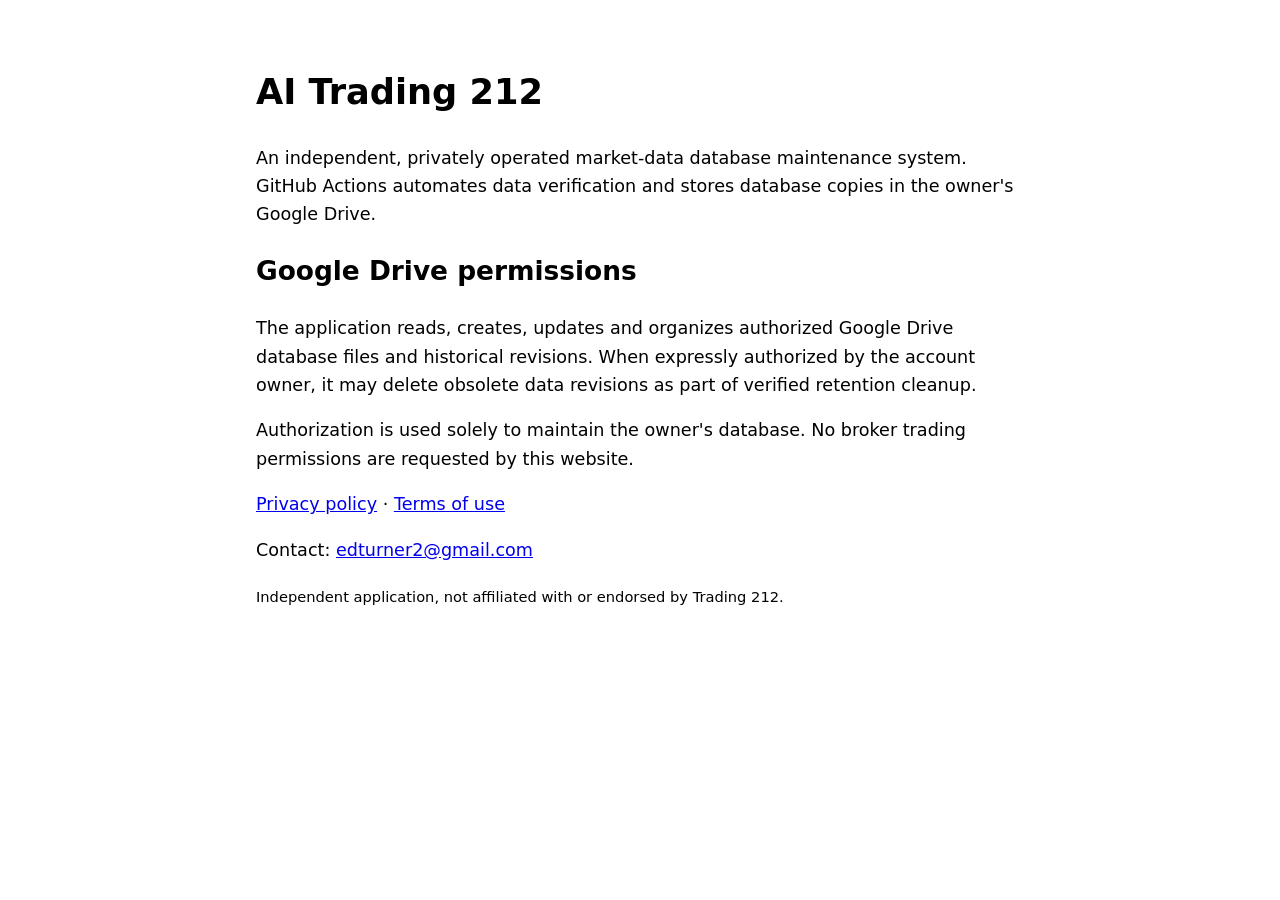
==== index.html @ 71e53e27 "Publish AI Trading 212 public OAuth informational homepage" ====
<!doctype html>
<html lang="en-GB"><head><meta charset="utf-8"><meta name="viewport" content="width=device-width,initial-scale=1">
<meta name="description" content="AI Trading 212 owner-operated market-data maintenance application.">
<title>AI Trading 212 | Database Maintenance</title></head>
<body><main style="max-width:48rem;margin:4rem auto;font:1.1rem/1.6 system-ui,sans-serif;padding:0 1rem">
<h1>AI Trading 212</h1>
<p>An independent, privately operated market-data database maintenance system. GitHub Actions automates data verification and stores database copies in the owner's Google Drive.</p>
<h2>Google Drive permissions</h2>
<p>The application reads, creates, updates and organizes authorized Google Drive database files and historical revisions. When expressly authorized by the account owner, it may delete obsolete data revisions as part of verified retention cleanup.</p>
<p>Authorization is used solely to maintain the owner's database. No broker trading permissions are requested by this website.</p>
<p><a href="/privacy/">Privacy policy</a> · <a href="/terms/">Terms of use</a></p>
<p>Contact: <a href="mailto:edturner2@gmail.com">edturner2@gmail.com</a></p>
<p><small>Independent application, not affiliated with or endorsed by Trading 212.</small></p>
</main></body></html>
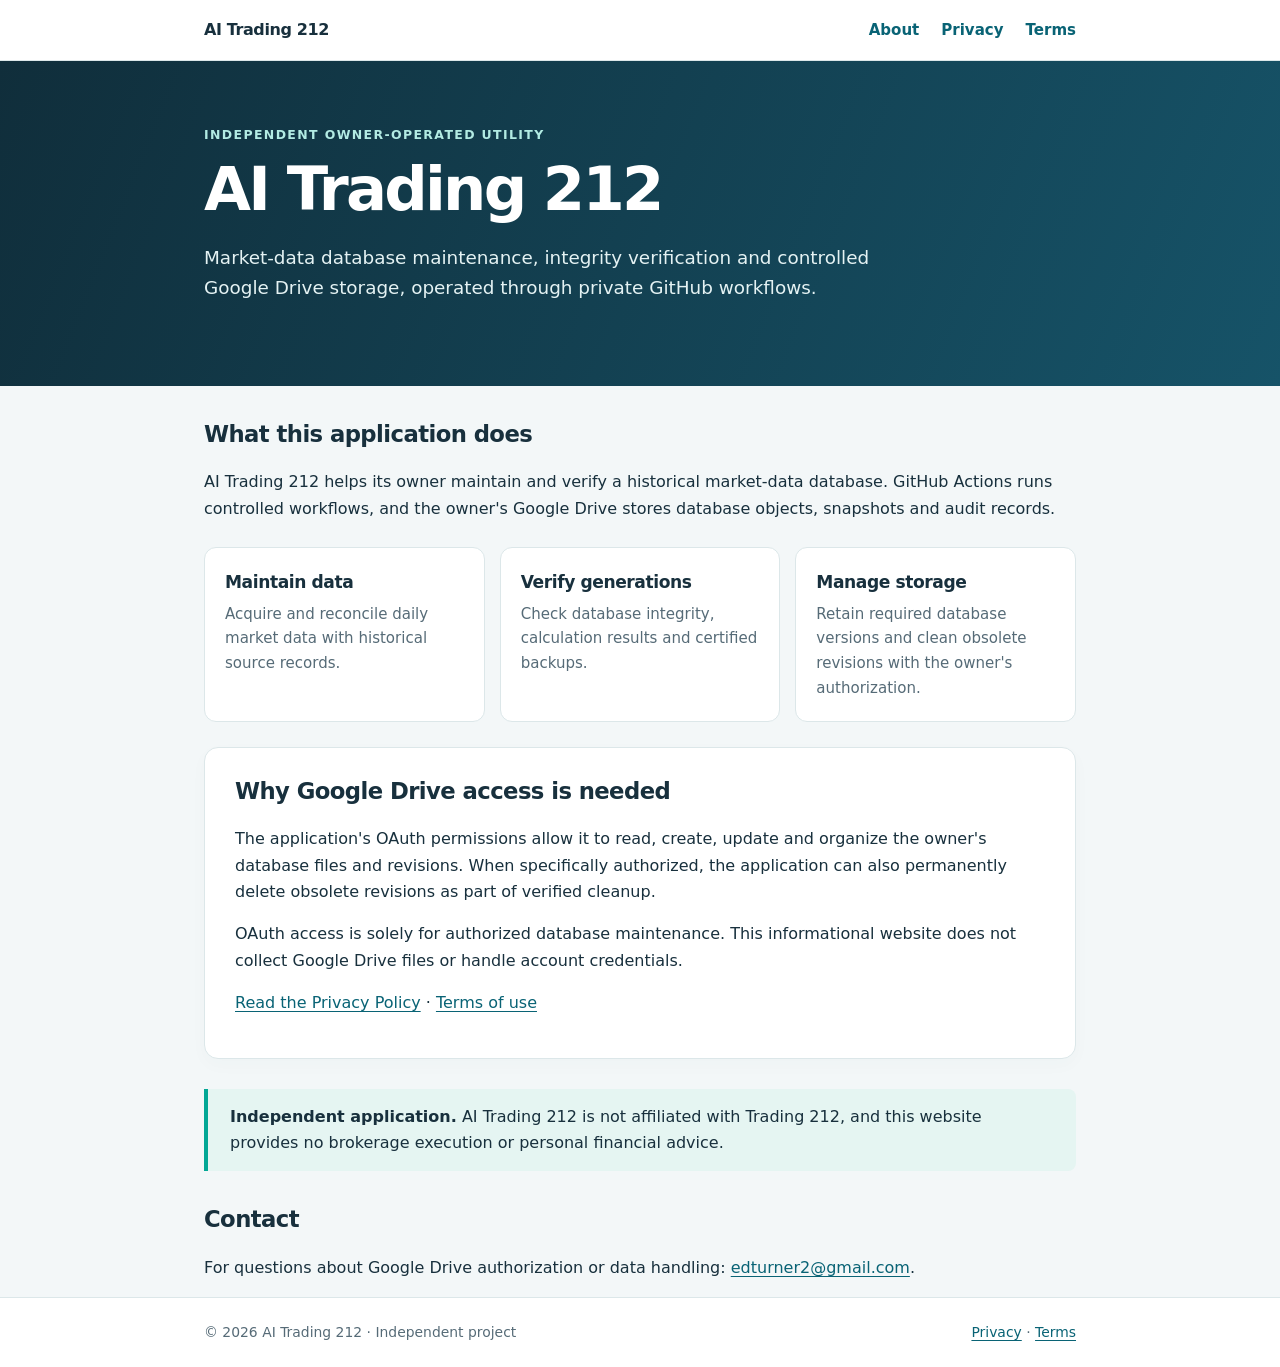
==== commit 20e9e58f: "Style OAuth homepage with privacy and terms navigation" ====
--- a/index.html
+++ b/index.html
@@ -1,14 +1,19 @@
 <!doctype html>
 <html lang="en-GB"><head><meta charset="utf-8"><meta name="viewport" content="width=device-width,initial-scale=1">
-<meta name="description" content="AI Trading 212 owner-operated market-data maintenance application.">
-<title>AI Trading 212 | Database Maintenance</title></head>
-<body><main style="max-width:48rem;margin:4rem auto;font:1.1rem/1.6 system-ui,sans-serif;padding:0 1rem">
-<h1>AI Trading 212</h1>
-<p>An independent, privately operated market-data database maintenance system. GitHub Actions automates data verification and stores database copies in the owner's Google Drive.</p>
-<h2>Google Drive permissions</h2>
-<p>The application reads, creates, updates and organizes authorized Google Drive database files and historical revisions. When expressly authorized by the account owner, it may delete obsolete data revisions as part of verified retention cleanup.</p>
-<p>Authorization is used solely to maintain the owner's database. No broker trading permissions are requested by this website.</p>
-<p><a href="/privacy/">Privacy policy</a> · <a href="/terms/">Terms of use</a></p>
-<p>Contact: <a href="mailto:edturner2@gmail.com">edturner2@gmail.com</a></p>
-<p><small>Independent application, not affiliated with or endorsed by Trading 212.</small></p>
-</main></body></html>
+<meta name="description" content="AI Trading 212: owner-operated market-data database maintenance and Google Drive OAuth integration.">
+<link rel="stylesheet" href="/assets/site.css"><title>AI Trading 212 | Market Data Maintenance</title></head>
+<body><header><div class="wrap"><a class="brand" href="/">AI Trading 212</a><nav><a href="/">About</a><a href="/privacy/">Privacy</a><a href="/terms/">Terms</a></nav></div></header>
+<section class="hero"><div class="wrap"><div class="eyebrow">Independent owner-operated utility</div><h1>AI Trading 212</h1><p>Market-data database maintenance, integrity verification and controlled Google Drive storage, operated through private GitHub workflows.</p></div></section>
+<main class="wrap"><h2>What this application does</h2>
+<p>AI Trading 212 helps its owner maintain and verify a historical market-data database. GitHub Actions runs controlled workflows, and the owner's Google Drive stores database objects, snapshots and audit records.</p>
+<div class="grid">
+<article><h2>Maintain data</h2><p>Acquire and reconcile daily market data with historical source records.</p></article>
+<article><h2>Verify generations</h2><p>Check database integrity, calculation results and certified backups.</p></article>
+<article><h2>Manage storage</h2><p>Retain required database versions and clean obsolete revisions with the owner's authorization.</p></article></div>
+<section class="panel"><h2>Why Google Drive access is needed</h2>
+<p>The application's OAuth permissions allow it to read, create, update and organize the owner's database files and revisions. When specifically authorized, the application can also permanently delete obsolete revisions as part of verified cleanup.</p>
+<p>OAuth access is solely for authorized database maintenance. This informational website does not collect Google Drive files or handle account credentials.</p>
+<p><a href="/privacy/">Read the Privacy Policy</a> · <a href="/terms/">Terms of use</a></p></section>
+<div class="callout"><strong>Independent application.</strong> AI Trading 212 is not affiliated with Trading 212, and this website provides no brokerage execution or personal financial advice.</div>
+<h2>Contact</h2><p>For questions about Google Drive authorization or data handling: <a href="mailto:edturner2@gmail.com">edturner2@gmail.com</a>.</p></main>
+<footer><div class="wrap"><span>© 2026 AI Trading 212 · Independent project</span><span><a href="/privacy/">Privacy</a> · <a href="/terms/">Terms</a></span></div></footer></body></html>
--- a/assets/site.css
+++ b/assets/site.css
@@ -0,0 +1,20 @@
+:root{color-scheme:light;--ink:#18303d;--muted:#566b77;--line:#dce7e9;--green:#007f76;--paper:#f3f7f8}
+*{box-sizing:border-box}body{margin:0;color:var(--ink);background:var(--paper);font:16px/1.65 system-ui,-apple-system,"Segoe UI",sans-serif}
+a{color:#096375;text-underline-offset:3px}a:hover{color:#007f76}
+.wrap{max-width:920px;padding:0 24px;margin:0 auto}
+header{background:#fff;border-bottom:1px solid var(--line)}header .wrap{display:flex;align-items:center;justify-content:space-between;flex-wrap:wrap;gap:12px;padding-top:17px;padding-bottom:17px}
+.brand{font-weight:750;text-decoration:none;color:var(--ink);letter-spacing:-.025em}
+nav{display:flex;gap:22px;flex-wrap:wrap;font-size:.94rem}nav a{text-decoration:none;font-weight:600}
+.hero{background:linear-gradient(112deg,#102e3b,#165368);color:#fff;padding:64px 0}.hero p{color:#e4f2f3;max-width:680px;font-size:1.15rem}.eyebrow{color:#b2ebe3;font-size:.78rem;letter-spacing:.11em;text-transform:uppercase;font-weight:700}
+h1{font-size:clamp(2rem,5vw,3.8rem);letter-spacing:-.045em;line-height:1.16;margin:8px 0 18px}h2{font-size:1.42rem;letter-spacing:-.025em;margin:30px 0 10px}
+main{padding:42px 0 75px}.prose{max-width:780px}
+.panel{background:#fff;padding:25px 30px;border:1px solid var(--line);border-radius:14px;margin-top:24px;box-shadow:0 6px 18px #24475b06}
+.panel h2:first-child{margin-top:0}
+.grid{display:grid;grid-template-columns:repeat(3,minmax(0,1fr));gap:15px;margin:25px 0}
+.grid article{padding:20px;background:#fff;border:1px solid var(--line);border-radius:12px}
+.grid h2{font-size:1.07rem;margin:0 0 5px}.grid p{color:var(--muted);margin:0;font-size:.94rem}
+.callout{border-left:4px solid #02a795;background:#e5f5f2;padding:15px 22px;border-radius:0 8px 8px 0;margin-top:30px}
+.meta,small{color:var(--muted)}ul{padding-left:22px}li{margin:6px 0}
+footer{border-top:1px solid var(--line);padding:23px 0;background:#fff;font-size:.87rem;color:var(--muted)}
+footer .wrap{display:flex;justify-content:space-between;flex-wrap:wrap;gap:15px}
+@media(max-width:650px){.grid{grid-template-columns:1fr}.hero{padding:42px 0}.panel{padding:18px 20px}}
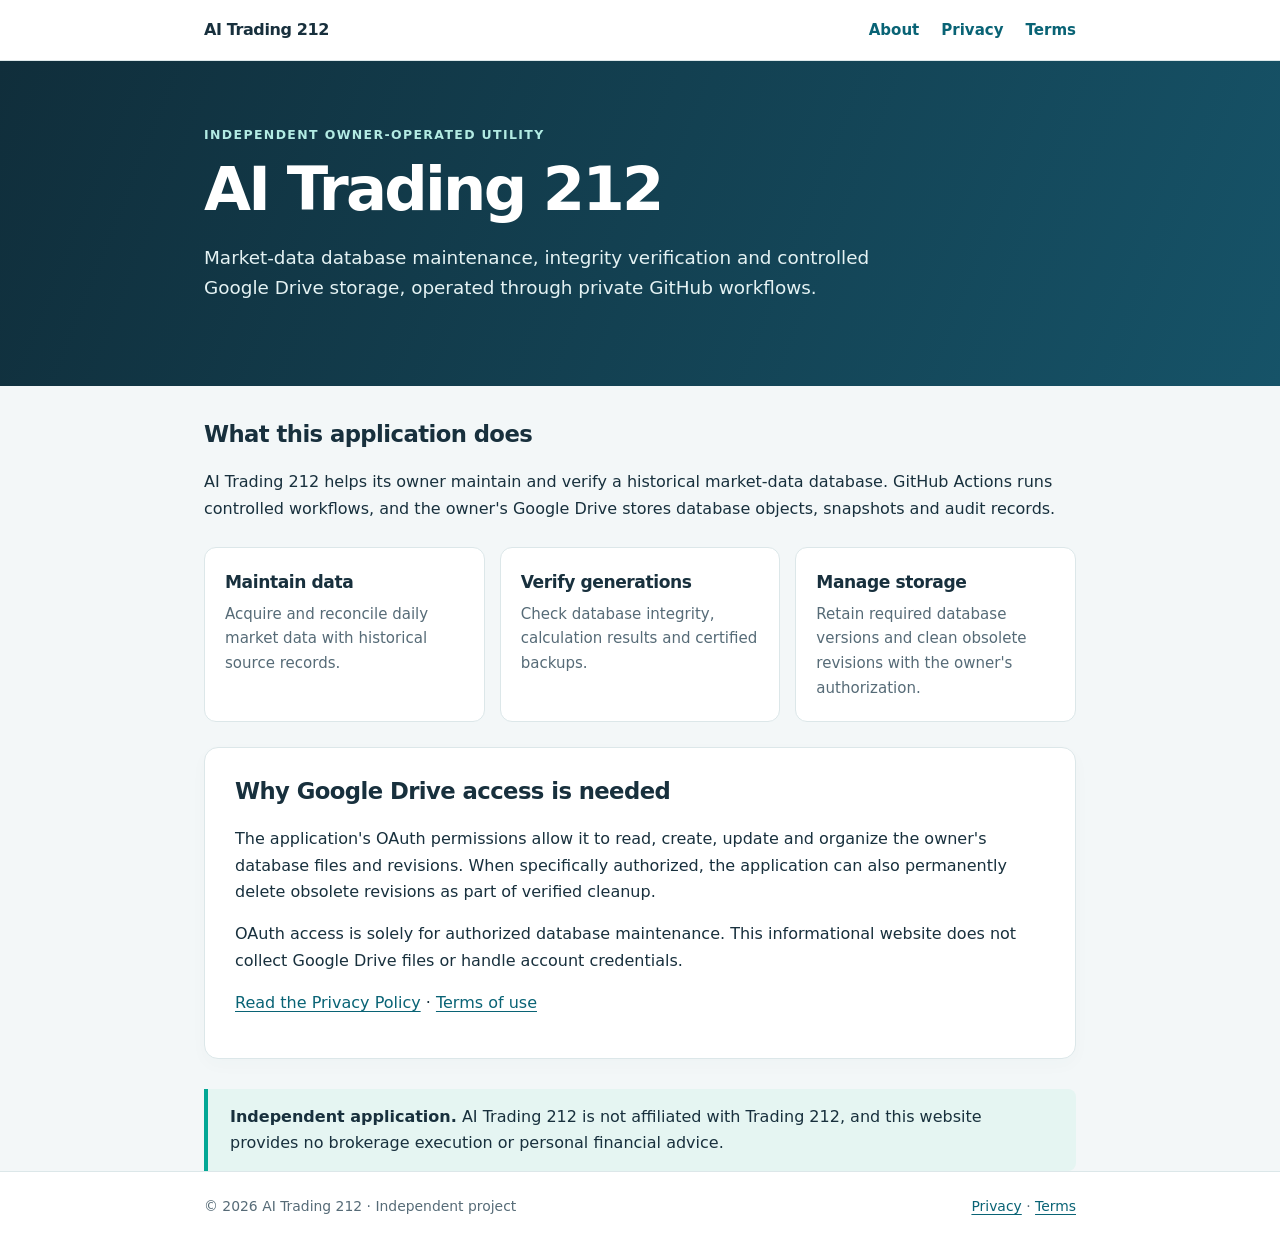
==== commit daefc11f: "Remove personal email address from public index.html" ====
--- a/index.html
+++ b/index.html
@@ -15,5 +15,5 @@
 <p>OAuth access is solely for authorized database maintenance. This informational website does not collect Google Drive files or handle account credentials.</p>
 <p><a href="/privacy/">Read the Privacy Policy</a> · <a href="/terms/">Terms of use</a></p></section>
 <div class="callout"><strong>Independent application.</strong> AI Trading 212 is not affiliated with Trading 212, and this website provides no brokerage execution or personal financial advice.</div>
-<h2>Contact</h2><p>For questions about Google Drive authorization or data handling: <a href="mailto:edturner2@gmail.com">edturner2@gmail.com</a>.</p></main>
+</main>
 <footer><div class="wrap"><span>© 2026 AI Trading 212 · Independent project</span><span><a href="/privacy/">Privacy</a> · <a href="/terms/">Terms</a></span></div></footer></body></html>
